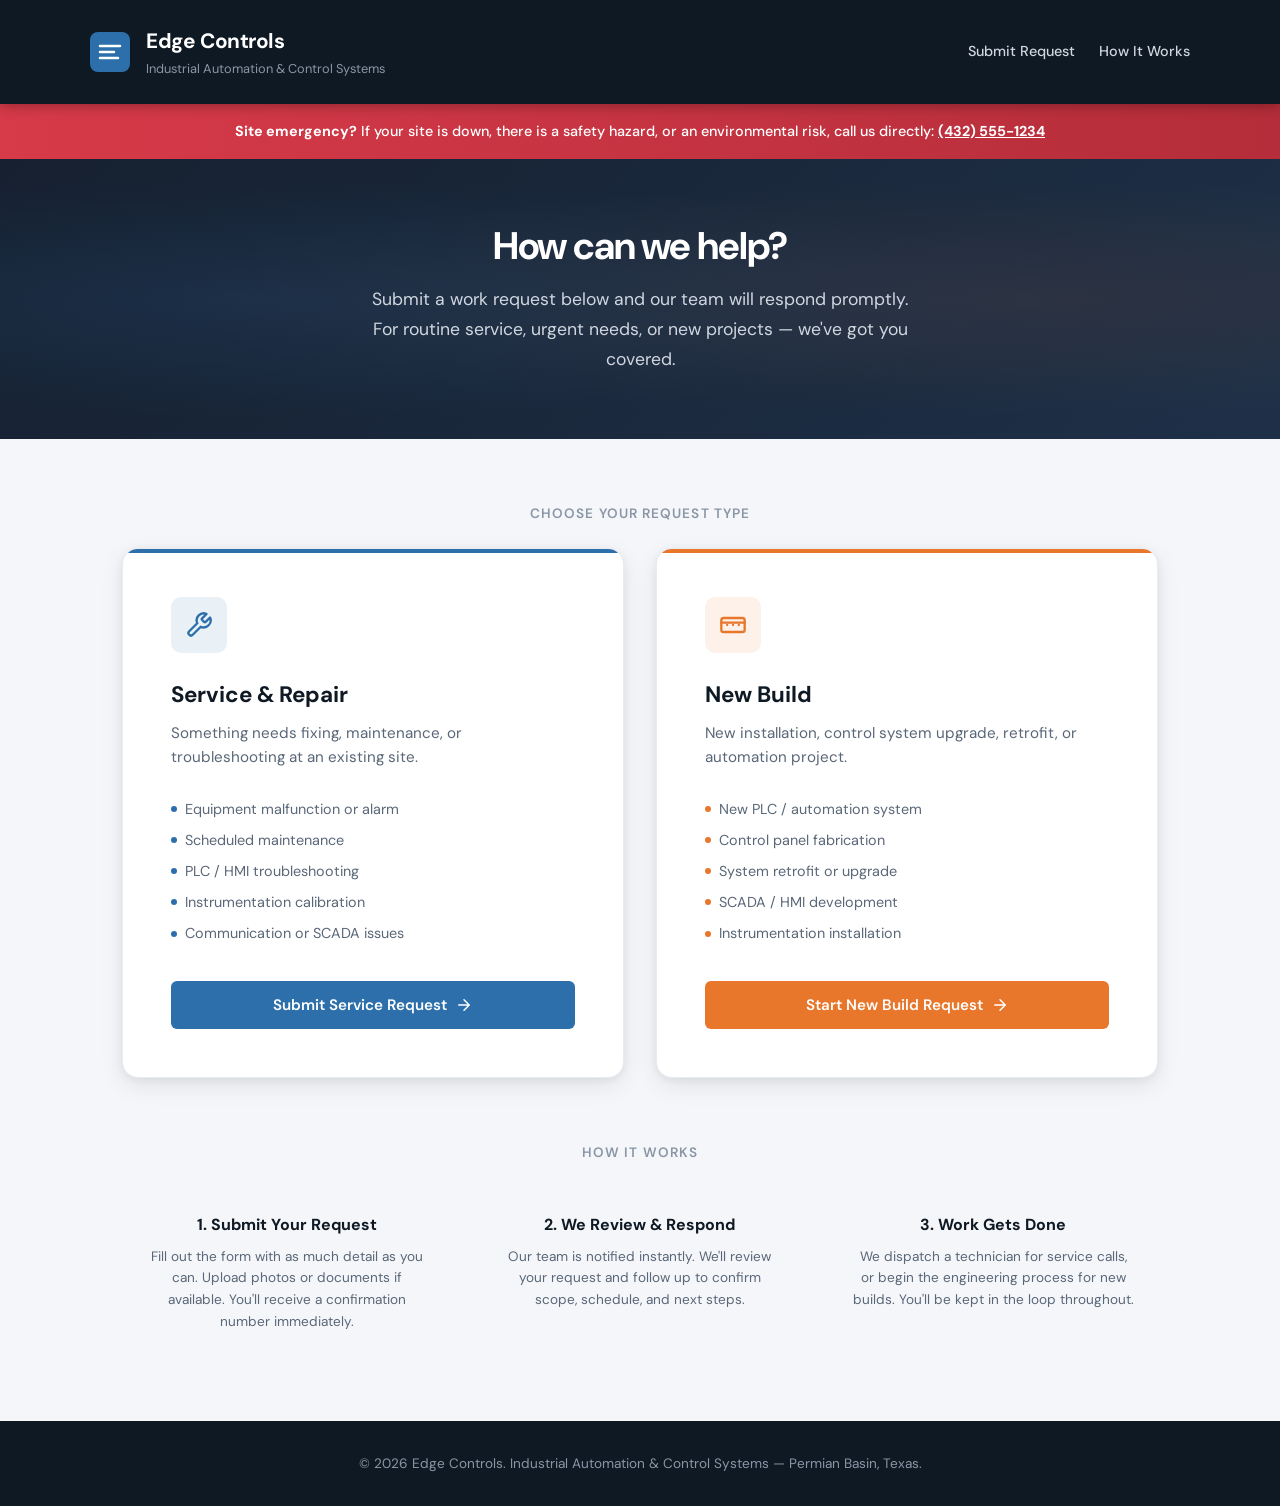
==== index.html @ 6666e30f "Initial portal structure" ====
<!DOCTYPE html>
<html lang="en">
<head>
  <meta charset="UTF-8">
  <meta name="viewport" content="width=device-width, initial-scale=1.0">
  <title>Edge Controls — Work Request Portal</title>
  <meta name="description" content="Submit service requests and new build inquiries to Edge Controls. Industrial automation, PLC programming, SCADA, and control systems for the Permian Basin.">
  <meta name="keywords" content="Edge Controls, industrial automation, PLC programming, SCADA, Permian Basin, oil and gas automation, control systems, service request">
  <link rel="preconnect" href="https://fonts.googleapis.com">
  <link rel="preconnect" href="https://fonts.gstatic.com" crossorigin>
  <link href="https://fonts.googleapis.com/css2?family=DM+Sans:ital,opsz,wght@0,9..40,300;0,9..40,400;0,9..40,500;0,9..40,600;0,9..40,700;1,9..40,400&display=swap" rel="stylesheet">
  <link rel="stylesheet" href="css/styles.css">
</head>
<body>

  <!-- Header -->
  <header class="site-header">
    <div class="header-inner">
      <div class="header-brand">
        <!-- Replace with actual logo -->
        <svg class="header-logo" viewBox="0 0 40 40" fill="none" xmlns="http://www.w3.org/2000/svg">
          <rect width="40" height="40" rx="8" fill="#2c6faa"/>
          <path d="M10 14h20M10 20h14M10 26h18" stroke="white" stroke-width="2.5" stroke-linecap="round"/>
        </svg>
        <div>
          <div class="header-title">Edge Controls</div>
          <div class="header-subtitle">Industrial Automation &amp; Control Systems</div>
        </div>
      </div>
      <nav class="header-nav">
        <a href="#request">Submit Request</a>
        <a href="#how-it-works">How It Works</a>
      </nav>
    </div>
  </header>

  <!-- Emergency Banner -->
  <div class="emergency-banner">
    <p><strong>Site emergency?</strong> If your site is down, there is a safety hazard, or an environmental risk, call us directly: <a href="tel:+14325551234">(432) 555-1234</a></p>
  </div>

  <!-- Hero -->
  <section class="hero">
    <div class="hero-content">
      <h1>How can we help?</h1>
      <p>Submit a work request below and our team will respond promptly. For routine service, urgent needs, or new projects — we've got you covered.</p>
    </div>
  </section>

  <!-- Request Type Selection -->
  <section class="request-section" id="request">
    <div class="section-label">Choose Your Request Type</div>

    <div class="request-cards">

      <!-- Service / Repair Card -->
      <a href="service-request.html" class="request-card service">
        <div class="card-icon service-icon">
          <svg viewBox="0 0 24 24" fill="none" stroke="currentColor" stroke-width="2" stroke-linecap="round" stroke-linejoin="round">
            <path d="M14.7 6.3a1 1 0 0 0 0 1.4l1.6 1.6a1 1 0 0 0 1.4 0l3.77-3.77a6 6 0 0 1-7.94 7.94l-6.91 6.91a2.12 2.12 0 0 1-3-3l6.91-6.91a6 6 0 0 1 7.94-7.94l-3.76 3.76z"/>
          </svg>
        </div>
        <h2>Service &amp; Repair</h2>
        <p>Something needs fixing, maintenance, or troubleshooting at an existing site.</p>
        <ul class="card-features">
          <li>Equipment malfunction or alarm</li>
          <li>Scheduled maintenance</li>
          <li>PLC / HMI troubleshooting</li>
          <li>Instrumentation calibration</li>
          <li>Communication or SCADA issues</li>
        </ul>
        <div class="btn btn-primary">
          Submit Service Request
          <svg viewBox="0 0 24 24" fill="none" stroke="currentColor" stroke-width="2" stroke-linecap="round" stroke-linejoin="round"><path d="M5 12h14M12 5l7 7-7 7"/></svg>
        </div>
      </a>

      <!-- New Build Card -->
      <a href="new-build.html" class="request-card new-build">
        <div class="card-icon new-build-icon">
          <svg viewBox="0 0 24 24" fill="none" stroke="currentColor" stroke-width="2" stroke-linecap="round" stroke-linejoin="round">
            <rect x="2" y="6" width="20" height="12" rx="2"/>
            <path d="M12 12h.01M17 12h.01M7 12h.01"/>
            <path d="M2 10h20"/>
          </svg>
        </div>
        <h2>New Build</h2>
        <p>New installation, control system upgrade, retrofit, or automation project.</p>
        <ul class="card-features">
          <li>New PLC / automation system</li>
          <li>Control panel fabrication</li>
          <li>System retrofit or upgrade</li>
          <li>SCADA / HMI development</li>
          <li>Instrumentation installation</li>
        </ul>
        <div class="btn btn-accent">
          Start New Build Request
          <svg viewBox="0 0 24 24" fill="none" stroke="currentColor" stroke-width="2" stroke-linecap="round" stroke-linejoin="round"><path d="M5 12h14M12 5l7 7-7 7"/></svg>
        </div>
      </a>

    </div>
  </section>

  <!-- How It Works -->
  <section class="info-section" id="how-it-works">
    <div class="section-label">How It Works</div>
    <div class="info-grid">
      <div class="info-item">
        <h3>1. Submit Your Request</h3>
        <p>Fill out the form with as much detail as you can. Upload photos or documents if available. You'll receive a confirmation number immediately.</p>
      </div>
      <div class="info-item">
        <h3>2. We Review &amp; Respond</h3>
        <p>Our team is notified instantly. We'll review your request and follow up to confirm scope, schedule, and next steps.</p>
      </div>
      <div class="info-item">
        <h3>3. Work Gets Done</h3>
        <p>We dispatch a technician for service calls, or begin the engineering process for new builds. You'll be kept in the loop throughout.</p>
      </div>
    </div>
  </section>

  <!-- Footer -->
  <footer class="site-footer">
    <p>&copy; 2026 Edge Controls. Industrial Automation &amp; Control Systems — Permian Basin, Texas.</p>
  </footer>

  <script src="js/main.js"></script>
</body>
</html>
---- css/styles.css ----
/* ============================================
   Edge Controls Work Request Portal
   Global Styles
   ============================================ */

/* --- Reset & Base --- */
*, *::before, *::after {
  box-sizing: border-box;
  margin: 0;
  padding: 0;
}

:root {
  /* Brand Colors */
  --ec-navy: #0f1923;
  --ec-dark: #162030;
  --ec-steel: #1e3048;
  --ec-blue: #2c6faa;
  --ec-blue-light: #3d8fd4;
  --ec-accent: #e8762b;
  --ec-accent-hover: #f5923e;
  --ec-white: #ffffff;
  --ec-off-white: #f4f6f9;
  --ec-gray-100: #e8ecf1;
  --ec-gray-200: #d0d7e0;
  --ec-gray-400: #8a96a6;
  --ec-gray-600: #5a6778;
  --ec-gray-800: #2d3a4a;
  --ec-success: #2ea44f;
  --ec-warning: #d4a017;
  --ec-danger: #d73a49;

  /* Typography */
  --font-heading: 'DM Sans', 'Segoe UI', system-ui, sans-serif;
  --font-body: 'DM Sans', 'Segoe UI', system-ui, sans-serif;
  --font-mono: 'DM Mono', 'Consolas', monospace;

  /* Spacing */
  --space-xs: 0.25rem;
  --space-sm: 0.5rem;
  --space-md: 1rem;
  --space-lg: 1.5rem;
  --space-xl: 2rem;
  --space-2xl: 3rem;
  --space-3xl: 4rem;

  /* Layout */
  --max-width: 1100px;
  --radius-sm: 6px;
  --radius-md: 10px;
  --radius-lg: 16px;

  /* Shadows */
  --shadow-sm: 0 1px 3px rgba(0,0,0,0.08);
  --shadow-md: 0 4px 12px rgba(0,0,0,0.1);
  --shadow-lg: 0 8px 30px rgba(0,0,0,0.15);
  --shadow-card: 0 2px 8px rgba(0,0,0,0.06), 0 8px 24px rgba(0,0,0,0.08);
}

html {
  font-size: 16px;
  scroll-behavior: smooth;
}

body {
  font-family: var(--font-body);
  color: var(--ec-gray-800);
  background: var(--ec-off-white);
  line-height: 1.6;
  min-height: 100vh;
  display: flex;
  flex-direction: column;
  -webkit-font-smoothing: antialiased;
}

a {
  color: var(--ec-blue);
  text-decoration: none;
}

a:hover {
  color: var(--ec-blue-light);
}

/* --- Header --- */
.site-header {
  background: var(--ec-navy);
  color: var(--ec-white);
  padding: var(--space-lg) var(--space-xl);
  position: sticky;
  top: 0;
  z-index: 100;
  box-shadow: 0 2px 12px rgba(0,0,0,0.3);
}

.header-inner {
  max-width: var(--max-width);
  margin: 0 auto;
  display: flex;
  align-items: center;
  justify-content: space-between;
}

.header-brand {
  display: flex;
  align-items: center;
  gap: var(--space-md);
}

.header-logo {
  height: 40px;
  width: auto;
}

.header-title {
  font-family: var(--font-heading);
  font-size: 1.3rem;
  font-weight: 700;
  letter-spacing: -0.02em;
}

.header-subtitle {
  font-size: 0.8rem;
  color: var(--ec-gray-400);
  font-weight: 400;
  margin-top: 2px;
}

.header-nav {
  display: flex;
  gap: var(--space-lg);
}

.header-nav a {
  color: var(--ec-gray-200);
  font-size: 0.9rem;
  font-weight: 500;
  transition: color 0.2s;
}

.header-nav a:hover {
  color: var(--ec-white);
}

/* --- Hero Section --- */
.hero {
  background: linear-gradient(135deg, var(--ec-dark) 0%, var(--ec-steel) 100%);
  color: var(--ec-white);
  padding: var(--space-3xl) var(--space-xl);
  text-align: center;
  position: relative;
  overflow: hidden;
}

.hero::before {
  content: '';
  position: absolute;
  top: 0;
  left: 0;
  right: 0;
  bottom: 0;
  background: 
    radial-gradient(ellipse at 20% 50%, rgba(44, 111, 170, 0.15) 0%, transparent 60%),
    radial-gradient(ellipse at 80% 50%, rgba(232, 118, 43, 0.08) 0%, transparent 60%);
  pointer-events: none;
}

.hero-content {
  position: relative;
  max-width: 700px;
  margin: 0 auto;
}

.hero h1 {
  font-family: var(--font-heading);
  font-size: 2.4rem;
  font-weight: 700;
  letter-spacing: -0.03em;
  margin-bottom: var(--space-md);
  line-height: 1.2;
}

.hero p {
  font-size: 1.1rem;
  color: var(--ec-gray-200);
  max-width: 550px;
  margin: 0 auto;
  line-height: 1.7;
}

/* --- Request Type Cards --- */
.request-section {
  max-width: var(--max-width);
  margin: 0 auto;
  padding: var(--space-3xl) var(--space-xl);
}

.section-label {
  text-align: center;
  font-size: 0.85rem;
  font-weight: 600;
  color: var(--ec-gray-400);
  text-transform: uppercase;
  letter-spacing: 0.08em;
  margin-bottom: var(--space-lg);
}

.request-cards {
  display: grid;
  grid-template-columns: 1fr 1fr;
  gap: var(--space-xl);
  margin-top: var(--space-md);
}

.request-card {
  background: var(--ec-white);
  border-radius: var(--radius-lg);
  padding: var(--space-2xl);
  box-shadow: var(--shadow-card);
  border: 1px solid var(--ec-gray-100);
  transition: transform 0.25s ease, box-shadow 0.25s ease;
  cursor: pointer;
  position: relative;
  overflow: hidden;
}

.request-card:hover {
  transform: translateY(-4px);
  box-shadow: var(--shadow-lg);
}

.request-card::before {
  content: '';
  position: absolute;
  top: 0;
  left: 0;
  right: 0;
  height: 4px;
}

.request-card.service::before {
  background: var(--ec-blue);
}

.request-card.new-build::before {
  background: var(--ec-accent);
}

.card-icon {
  width: 56px;
  height: 56px;
  border-radius: var(--radius-md);
  display: flex;
  align-items: center;
  justify-content: center;
  margin-bottom: var(--space-lg);
}

.card-icon.service-icon {
  background: rgba(44, 111, 170, 0.1);
  color: var(--ec-blue);
}

.card-icon.new-build-icon {
  background: rgba(232, 118, 43, 0.1);
  color: var(--ec-accent);
}

.card-icon svg {
  width: 28px;
  height: 28px;
}

.request-card h2 {
  font-family: var(--font-heading);
  font-size: 1.4rem;
  font-weight: 700;
  margin-bottom: var(--space-sm);
  color: var(--ec-navy);
}

.request-card p {
  color: var(--ec-gray-600);
  font-size: 0.95rem;
  margin-bottom: var(--space-lg);
  line-height: 1.6;
}

.card-features {
  list-style: none;
  margin-bottom: var(--space-xl);
}

.card-features li {
  padding: var(--space-xs) 0;
  font-size: 0.9rem;
  color: var(--ec-gray-600);
  display: flex;
  align-items: center;
  gap: var(--space-sm);
}

.card-features li::before {
  content: '';
  width: 6px;
  height: 6px;
  border-radius: 50%;
  flex-shrink: 0;
}

.request-card.service .card-features li::before {
  background: var(--ec-blue);
}

.request-card.new-build .card-features li::before {
  background: var(--ec-accent);
}

.btn {
  display: inline-flex;
  align-items: center;
  justify-content: center;
  gap: var(--space-sm);
  padding: 0.75rem 1.5rem;
  border-radius: var(--radius-sm);
  font-family: var(--font-body);
  font-size: 0.95rem;
  font-weight: 600;
  border: none;
  cursor: pointer;
  transition: all 0.2s ease;
  width: 100%;
}

.btn-primary {
  background: var(--ec-blue);
  color: var(--ec-white);
}

.btn-primary:hover {
  background: var(--ec-blue-light);
  color: var(--ec-white);
}

.btn-accent {
  background: var(--ec-accent);
  color: var(--ec-white);
}

.btn-accent:hover {
  background: var(--ec-accent-hover);
  color: var(--ec-white);
}

.btn svg {
  width: 18px;
  height: 18px;
}

/* --- Emergency Banner --- */
.emergency-banner {
  background: linear-gradient(90deg, var(--ec-danger), #b52d3a);
  color: var(--ec-white);
  text-align: center;
  padding: var(--space-md) var(--space-xl);
}

.emergency-banner p {
  font-size: 0.9rem;
  font-weight: 500;
}

.emergency-banner strong {
  font-weight: 700;
}

.emergency-banner a {
  color: var(--ec-white);
  text-decoration: underline;
  font-weight: 700;
}

/* --- Info Section --- */
.info-section {
  max-width: var(--max-width);
  margin: 0 auto;
  padding: 0 var(--space-xl) var(--space-3xl);
}

.info-grid {
  display: grid;
  grid-template-columns: repeat(3, 1fr);
  gap: var(--space-lg);
}

.info-item {
  text-align: center;
  padding: var(--space-lg);
}

.info-item h3 {
  font-family: var(--font-heading);
  font-size: 1rem;
  font-weight: 700;
  color: var(--ec-navy);
  margin-bottom: var(--space-sm);
}

.info-item p {
  font-size: 0.85rem;
  color: var(--ec-gray-600);
  line-height: 1.6;
}

/* --- Footer --- */
.site-footer {
  background: var(--ec-navy);
  color: var(--ec-gray-400);
  padding: var(--space-xl);
  text-align: center;
  margin-top: auto;
  font-size: 0.85rem;
}

.site-footer a {
  color: var(--ec-gray-200);
}

/* --- Forms (shared across form pages) --- */
.form-container {
  max-width: 720px;
  margin: 0 auto;
  padding: var(--space-2xl) var(--space-xl);
}

.form-card {
  background: var(--ec-white);
  border-radius: var(--radius-lg);
  padding: var(--space-2xl);
  box-shadow: var(--shadow-card);
  border: 1px solid var(--ec-gray-100);
}

.form-section-title {
  font-family: var(--font-heading);
  font-size: 1.1rem;
  font-weight: 700;
  color: var(--ec-navy);
  margin-bottom: var(--space-lg);
  padding-bottom: var(--space-sm);
  border-bottom: 2px solid var(--ec-gray-100);
}

.form-group {
  margin-bottom: var(--space-lg);
}

.form-group label {
  display: block;
  font-size: 0.9rem;
  font-weight: 600;
  color: var(--ec-gray-800);
  margin-bottom: var(--space-xs);
}

.form-group .hint {
  font-size: 0.8rem;
  color: var(--ec-gray-400);
  font-weight: 400;
  margin-top: 2px;
}

.form-group input,
.form-group select,
.form-group textarea {
  width: 100%;
  padding: 0.65rem 0.85rem;
  border: 1px solid var(--ec-gray-200);
  border-radius: var(--radius-sm);
  font-family: var(--font-body);
  font-size: 0.95rem;
  color: var(--ec-gray-800);
  background: var(--ec-white);
  transition: border-color 0.2s, box-shadow 0.2s;
}

.form-group input:focus,
.form-group select:focus,
.form-group textarea:focus {
  outline: none;
  border-color: var(--ec-blue);
  box-shadow: 0 0 0 3px rgba(44, 111, 170, 0.12);
}

.form-group textarea {
  min-height: 120px;
  resize: vertical;
}

.form-group input[type="file"] {
  border: 2px dashed var(--ec-gray-200);
  padding: var(--space-lg);
  text-align: center;
  cursor: pointer;
  background: var(--ec-off-white);
}

.form-group input[type="file"]:hover {
  border-color: var(--ec-blue);
  background: rgba(44, 111, 170, 0.03);
}

.form-row {
  display: grid;
  grid-template-columns: 1fr 1fr;
  gap: var(--space-md);
}

.urgency-options {
  display: flex;
  flex-direction: column;
  gap: var(--space-sm);
}

.urgency-option {
  display: flex;
  align-items: flex-start;
  gap: var(--space-sm);
  padding: var(--space-md);
  border: 1px solid var(--ec-gray-200);
  border-radius: var(--radius-sm);
  cursor: pointer;
  transition: border-color 0.2s, background 0.2s;
}

.urgency-option:hover {
  border-color: var(--ec-blue);
  background: rgba(44, 111, 170, 0.02);
}

.urgency-option input[type="radio"] {
  width: auto;
  margin-top: 3px;
}

.urgency-option .urgency-label {
  font-weight: 600;
  font-size: 0.9rem;
}

.urgency-option .urgency-desc {
  font-size: 0.8rem;
  color: var(--ec-gray-400);
}

.urgency-option.emergency {
  border-color: rgba(215, 58, 73, 0.3);
}

.urgency-option.emergency:hover {
  border-color: var(--ec-danger);
  background: rgba(215, 58, 73, 0.03);
}

/* --- Status messages --- */
.status-message {
  padding: var(--space-md);
  border-radius: var(--radius-sm);
  font-size: 0.9rem;
  margin-top: var(--space-md);
}

.status-message.success {
  background: rgba(46, 164, 79, 0.1);
  color: var(--ec-success);
  border: 1px solid rgba(46, 164, 79, 0.2);
}

.status-message.error {
  background: rgba(215, 58, 73, 0.1);
  color: var(--ec-danger);
  border: 1px solid rgba(215, 58, 73, 0.2);
}

/* --- Loading spinner --- */
.spinner {
  display: inline-block;
  width: 20px;
  height: 20px;
  border: 2px solid rgba(255,255,255,0.3);
  border-top-color: white;
  border-radius: 50%;
  animation: spin 0.6s linear infinite;
}

@keyframes spin {
  to { transform: rotate(360deg); }
}

/* --- Responsive --- */
@media (max-width: 768px) {
  .hero h1 {
    font-size: 1.8rem;
  }

  .hero p {
    font-size: 1rem;
  }

  .request-cards {
    grid-template-columns: 1fr;
  }

  .info-grid {
    grid-template-columns: 1fr;
  }

  .form-row {
    grid-template-columns: 1fr;
  }

  .header-nav {
    display: none;
  }

  .request-section {
    padding: var(--space-2xl) var(--space-md);
  }

  .form-container {
    padding: var(--space-lg) var(--space-md);
  }
}

@media (max-width: 480px) {
  .hero {
    padding: var(--space-2xl) var(--space-md);
  }

  .hero h1 {
    font-size: 1.5rem;
  }

  .request-card {
    padding: var(--space-lg);
  }
}
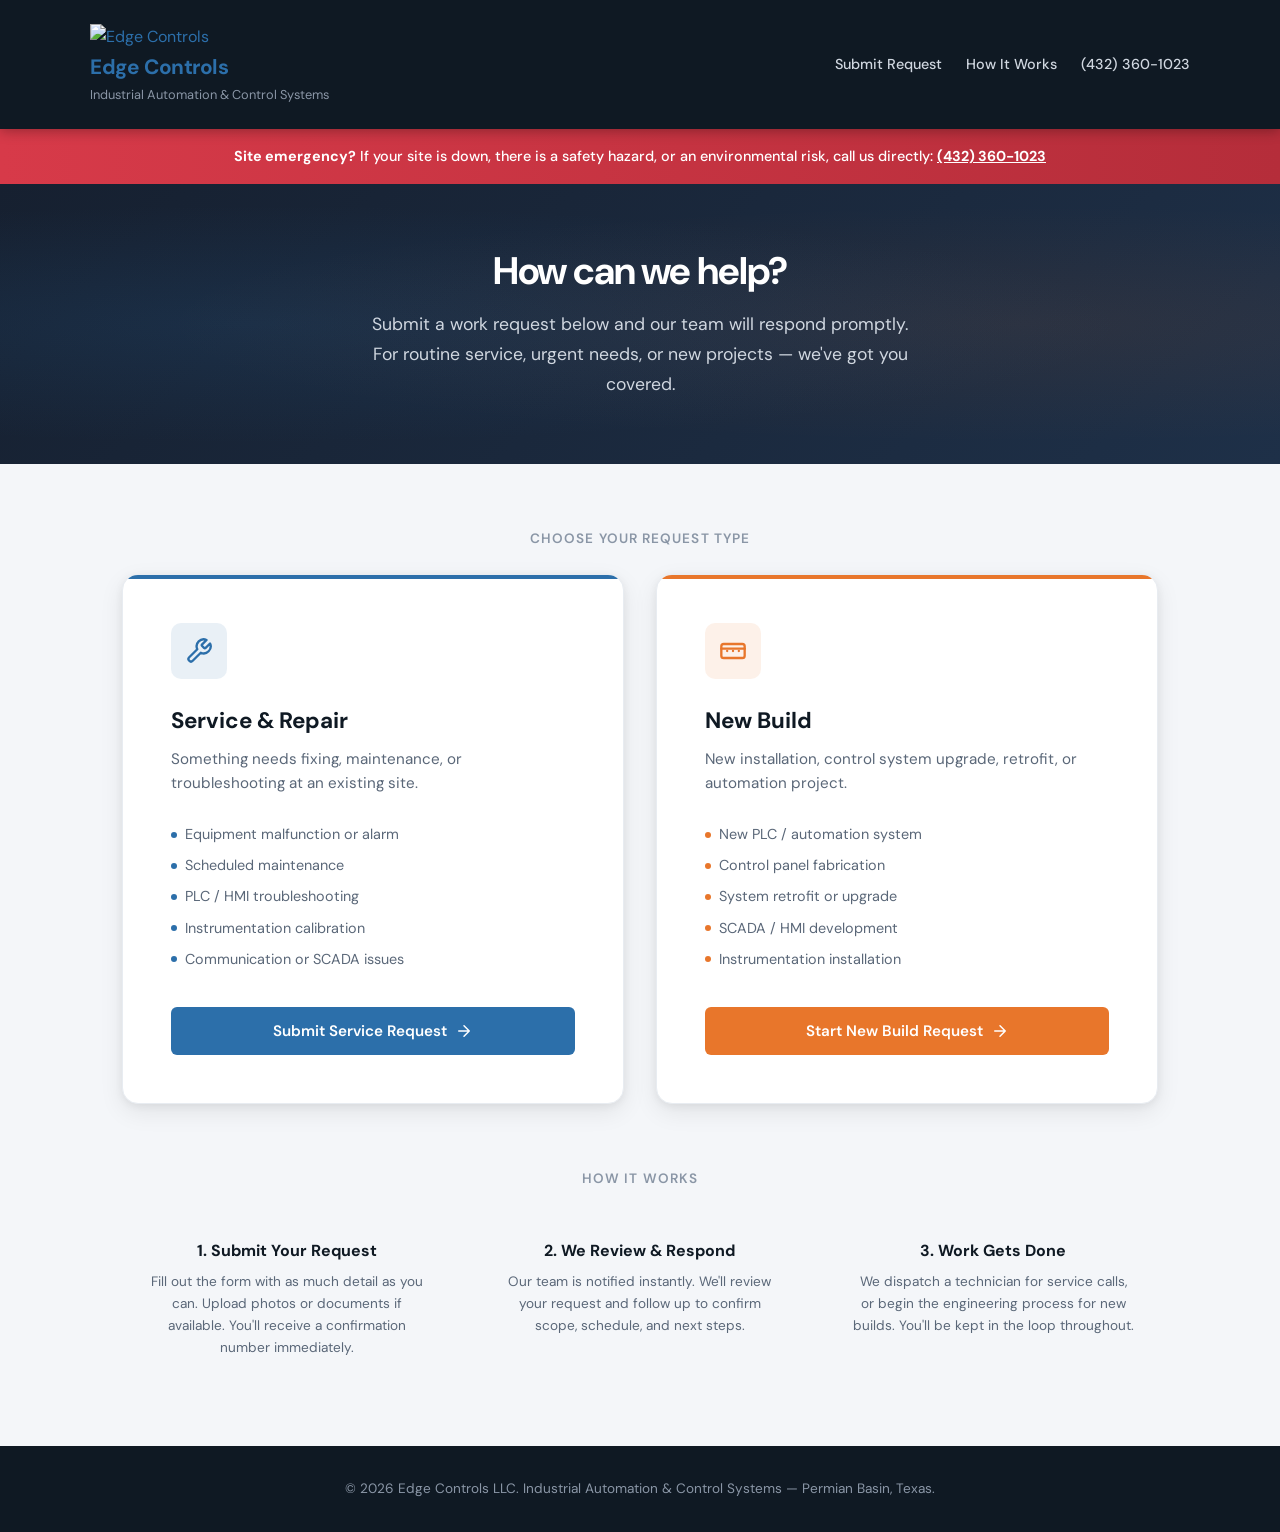
==== commit 8e9d3c26: "Update index.html" ====
--- a/index.html
+++ b/index.html
@@ -17,26 +17,25 @@
   <header class="site-header">
     <div class="header-inner">
       <div class="header-brand">
-        <!-- Replace with actual logo -->
-        <svg class="header-logo" viewBox="0 0 40 40" fill="none" xmlns="http://www.w3.org/2000/svg">
-          <rect width="40" height="40" rx="8" fill="#2c6faa"/>
-          <path d="M10 14h20M10 20h14M10 26h18" stroke="white" stroke-width="2.5" stroke-linecap="round"/>
-        </svg>
-        <div>
-          <div class="header-title">Edge Controls</div>
-          <div class="header-subtitle">Industrial Automation &amp; Control Systems</div>
-        </div>
+        <a href="index.html">
+          <img src="https://edgecontrols.com/wp-content/uploads/2022/06/cropped-EdgeLogo512x512.png" alt="Edge Controls" class="header-logo">
+          <div>
+            <div class="header-title">Edge Controls</div>
+            <div class="header-subtitle">Industrial Automation &amp; Control Systems</div>
+          </div>
+        </a>
       </div>
       <nav class="header-nav">
         <a href="#request">Submit Request</a>
         <a href="#how-it-works">How It Works</a>
+        <a href="tel:+14323601023" class="header-phone">(432) 360-1023</a>
       </nav>
     </div>
   </header>
 
   <!-- Emergency Banner -->
   <div class="emergency-banner">
-    <p><strong>Site emergency?</strong> If your site is down, there is a safety hazard, or an environmental risk, call us directly: <a href="tel:+14325551234">(432) 555-1234</a></p>
+    <p><strong>Site emergency?</strong> If your site is down, there is a safety hazard, or an environmental risk, call us directly: <a href="tel:+14323601023">(432) 360-1023</a></p>
   </div>
 
   <!-- Hero -->
@@ -123,7 +122,7 @@
 
   <!-- Footer -->
   <footer class="site-footer">
-    <p>&copy; 2026 Edge Controls. Industrial Automation &amp; Control Systems — Permian Basin, Texas.</p>
+    <p>&copy; 2026 Edge Controls LLC. Industrial Automation &amp; Control Systems — Permian Basin, Texas.</p>
   </footer>
 
   <script src="js/main.js"></script>
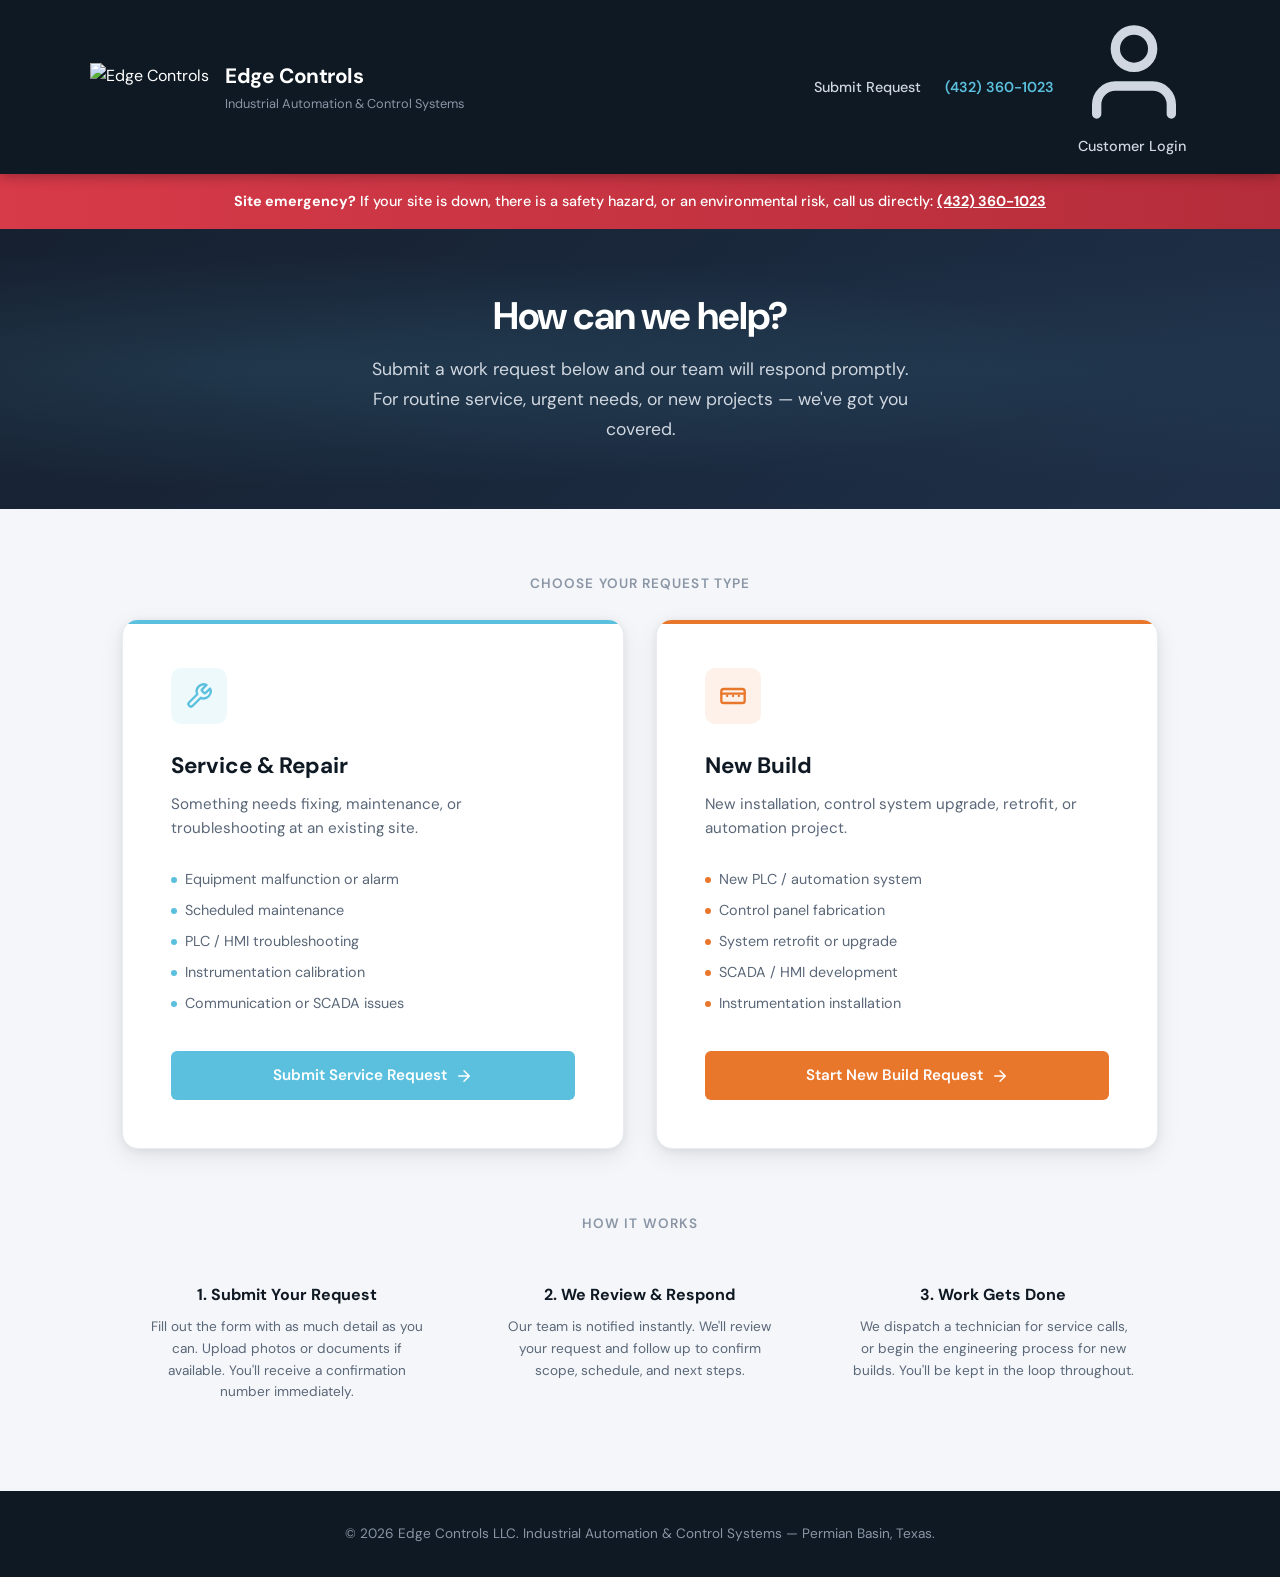
==== commit 52bd3c4c: "Update index.html" ====
--- a/index.html
+++ b/index.html
@@ -5,7 +5,6 @@
   <meta name="viewport" content="width=device-width, initial-scale=1.0">
   <title>Edge Controls — Work Request Portal</title>
   <meta name="description" content="Submit service requests and new build inquiries to Edge Controls. Industrial automation, PLC programming, SCADA, and control systems for the Permian Basin.">
-  <meta name="keywords" content="Edge Controls, industrial automation, PLC programming, SCADA, Permian Basin, oil and gas automation, control systems, service request">
   <link rel="preconnect" href="https://fonts.googleapis.com">
   <link rel="preconnect" href="https://fonts.gstatic.com" crossorigin>
   <link href="https://fonts.googleapis.com/css2?family=DM+Sans:ital,opsz,wght@0,9..40,300;0,9..40,400;0,9..40,500;0,9..40,600;0,9..40,700;1,9..40,400&display=swap" rel="stylesheet">
@@ -26,9 +25,12 @@
         </a>
       </div>
       <nav class="header-nav">
-        <a href="#request">Submit Request</a>
-        <a href="#how-it-works">How It Works</a>
+        <a href="#request" class="nav-link-text">Submit Request</a>
         <a href="tel:+14323601023" class="header-phone">(432) 360-1023</a>
+        <a href="customer-login.html" class="btn-login">
+          <svg viewBox="0 0 24 24" fill="none" stroke="currentColor" stroke-width="2" stroke-linecap="round" stroke-linejoin="round"><path d="M20 21v-2a4 4 0 0 0-4-4H8a4 4 0 0 0-4 4v2"/><circle cx="12" cy="7" r="4"/></svg>
+          Customer Login
+        </a>
       </nav>
     </div>
   </header>
--- a/css/styles.css
+++ b/css/styles.css
@@ -11,14 +11,20 @@
 }
 
 :root {
-  /* Brand Colors */
+  /* Brand Colors — matched to edgecontrols.com */
   --ec-navy: #0f1923;
   --ec-dark: #162030;
   --ec-steel: #1e3048;
   --ec-blue: #2c6faa;
   --ec-blue-light: #3d8fd4;
-  --ec-accent: #e8762b;
-  --ec-accent-hover: #f5923e;
+  --ec-cyan: #5bc0de;
+  --ec-cyan-hover: #46b8da;
+  --ec-cyan-light: rgba(91, 192, 222, 0.1);
+  --ec-accent: #5bc0de;
+  --ec-accent-hover: #46b8da;
+  --ec-accent-light: rgba(91, 192, 222, 0.1);
+  --ec-orange: #e8762b;
+  --ec-orange-hover: #f5923e;
   --ec-white: #ffffff;
   --ec-off-white: #f4f6f9;
   --ec-gray-100: #e8ecf1;
@@ -86,7 +92,7 @@
 .site-header {
   background: var(--ec-navy);
   color: var(--ec-white);
-  padding: var(--space-lg) var(--space-xl);
+  padding: var(--space-md) var(--space-xl);
   position: sticky;
   top: 0;
   z-index: 100;
@@ -107,8 +113,20 @@
   gap: var(--space-md);
 }
 
+.header-brand a {
+  display: flex;
+  align-items: center;
+  gap: var(--space-md);
+  color: inherit;
+  text-decoration: none;
+}
+
+.header-brand a:hover {
+  color: inherit;
+}
+
 .header-logo {
-  height: 40px;
+  height: 48px;
   width: auto;
 }
 
@@ -129,6 +147,7 @@
 .header-nav {
   display: flex;
   gap: var(--space-lg);
+  align-items: center;
 }
 
 .header-nav a {
@@ -140,6 +159,11 @@
 
 .header-nav a:hover {
   color: var(--ec-white);
+}
+
+.header-phone {
+  color: var(--ec-cyan) !important;
+  font-weight: 600 !important;
 }
 
 /* --- Hero Section --- */
@@ -160,8 +184,8 @@
   right: 0;
   bottom: 0;
   background: 
-    radial-gradient(ellipse at 20% 50%, rgba(44, 111, 170, 0.15) 0%, transparent 60%),
-    radial-gradient(ellipse at 80% 50%, rgba(232, 118, 43, 0.08) 0%, transparent 60%);
+    radial-gradient(ellipse at 20% 50%, rgba(91, 192, 222, 0.12) 0%, transparent 60%),
+    radial-gradient(ellipse at 80% 50%, rgba(91, 192, 222, 0.06) 0%, transparent 60%);
   pointer-events: none;
 }
 
@@ -239,11 +263,11 @@
 }
 
 .request-card.service::before {
-  background: var(--ec-blue);
+  background: var(--ec-cyan);
 }
 
 .request-card.new-build::before {
-  background: var(--ec-accent);
+  background: var(--ec-orange);
 }
 
 .card-icon {
@@ -257,13 +281,13 @@
 }
 
 .card-icon.service-icon {
-  background: rgba(44, 111, 170, 0.1);
-  color: var(--ec-blue);
+  background: var(--ec-cyan-light);
+  color: var(--ec-cyan);
 }
 
 .card-icon.new-build-icon {
   background: rgba(232, 118, 43, 0.1);
-  color: var(--ec-accent);
+  color: var(--ec-orange);
 }
 
 .card-icon svg {
@@ -309,11 +333,11 @@
 }
 
 .request-card.service .card-features li::before {
-  background: var(--ec-blue);
+  background: var(--ec-cyan);
 }
 
 .request-card.new-build .card-features li::before {
-  background: var(--ec-accent);
+  background: var(--ec-orange);
 }
 
 .btn {
@@ -333,22 +357,22 @@
 }
 
 .btn-primary {
-  background: var(--ec-blue);
+  background: var(--ec-cyan);
   color: var(--ec-white);
 }
 
 .btn-primary:hover {
-  background: var(--ec-blue-light);
+  background: var(--ec-cyan-hover);
   color: var(--ec-white);
 }
 
 .btn-accent {
-  background: var(--ec-accent);
+  background: var(--ec-orange);
   color: var(--ec-white);
 }
 
 .btn-accent:hover {
-  background: var(--ec-accent-hover);
+  background: var(--ec-orange-hover);
   color: var(--ec-white);
 }
 
@@ -488,8 +512,8 @@
 .form-group select:focus,
 .form-group textarea:focus {
   outline: none;
-  border-color: var(--ec-blue);
-  box-shadow: 0 0 0 3px rgba(44, 111, 170, 0.12);
+  border-color: var(--ec-cyan);
+  box-shadow: 0 0 0 3px rgba(91, 192, 222, 0.15);
 }
 
 .form-group textarea {
@@ -506,8 +530,8 @@
 }
 
 .form-group input[type="file"]:hover {
-  border-color: var(--ec-blue);
-  background: rgba(44, 111, 170, 0.03);
+  border-color: var(--ec-cyan);
+  background: rgba(91, 192, 222, 0.03);
 }
 
 .form-row {
@@ -534,8 +558,8 @@
 }
 
 .urgency-option:hover {
-  border-color: var(--ec-blue);
-  background: rgba(44, 111, 170, 0.02);
+  border-color: var(--ec-cyan);
+  background: rgba(91, 192, 222, 0.03);
 }
 
 .urgency-option input[type="radio"] {
